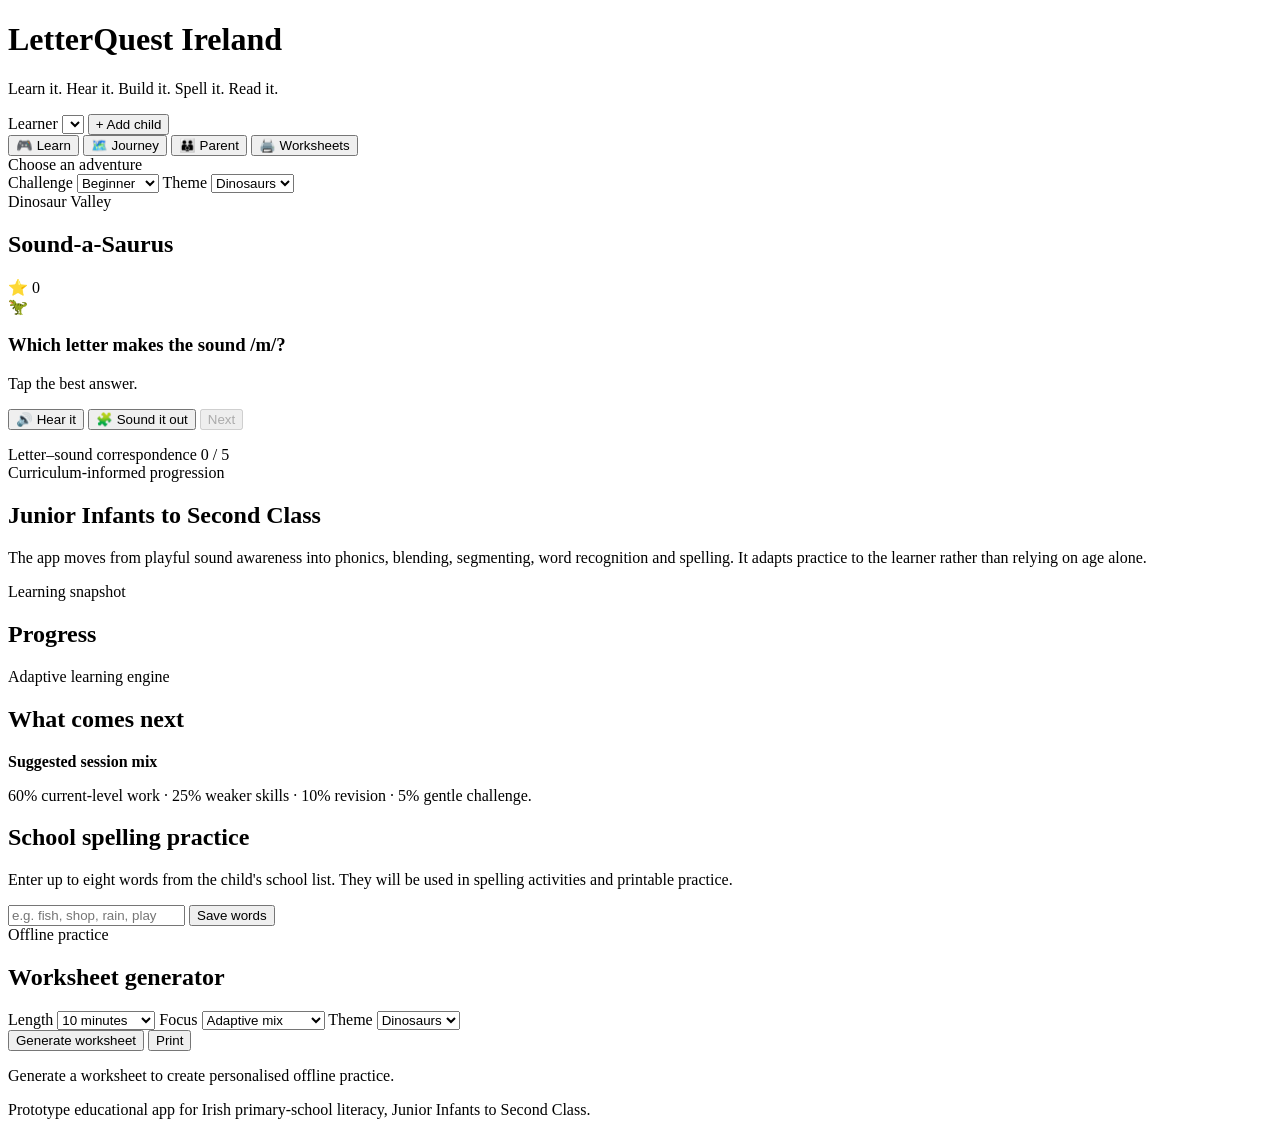
==== index.html @ 7eb07fd4 "Add LetterQuest app shell" ====
<!doctype html>
<html lang="en">
<head>
  <meta charset="utf-8">
  <meta name="viewport" content="width=device-width, initial-scale=1">
  <title>LetterQuest Ireland</title>
  <meta name="description" content="Curriculum-informed literacy games for Junior Infants to Second Class.">
  <link rel="manifest" href="manifest.webmanifest">
  <link rel="stylesheet" href="styles.css">
</head>
<body>
  <header class="topbar">
    <div>
      <h1>LetterQuest Ireland</h1>
      <p>Learn it. Hear it. Build it. Spell it. Read it.</p>
    </div>
    <div class="profile-switch">
      <label for="profileSelect">Learner</label>
      <select id="profileSelect"></select>
      <button id="addProfileBtn" class="secondary">+ Add child</button>
    </div>
  </header>

  <nav class="tabs" aria-label="Main">
    <button class="tab active" data-page="learn">🎮 Learn</button>
    <button class="tab" data-page="journey">🗺️ Journey</button>
    <button class="tab" data-page="parent">👪 Parent</button>
    <button class="tab" data-page="worksheets">🖨️ Worksheets</button>
  </nav>

  <main>
    <section id="page-learn" class="page">
      <div class="hero-grid">
        <aside class="card side">
          <div class="eyebrow">Choose an adventure</div>
          <div id="gameList" class="game-list"></div>

          <label class="field">Challenge
            <select id="difficulty">
              <option>Beginner</option>
              <option>Advanced</option>
            </select>
          </label>

          <label class="field">Theme
            <select id="theme">
              <option>Dinosaurs</option>
              <option>Dragons</option>
              <option>Animals</option>
              <option>Ocean</option>
              <option>Fruit</option>
            </select>
          </label>
        </aside>

        <section class="card play-card">
          <div class="play-head">
            <div>
              <div id="worldLabel" class="eyebrow">Dinosaur Valley</div>
              <h2 id="gameTitle">Sound-a-Saurus</h2>
            </div>
            <div id="stars" class="stars">⭐ 0</div>
          </div>

          <div class="play-zone">
            <div id="mascot" class="mascot" aria-hidden="true">🦖</div>
            <h3 id="question">Which letter makes the sound /m/?</h3>
            <p id="instruction">Tap the best answer.</p>
            <div id="answerArea" class="answer-area"></div>

            <div class="controls">
              <button id="hearBtn">🔊 Hear it</button>
              <button id="helpBtn" class="secondary">🧩 Sound it out</button>
              <button id="nextBtn" class="secondary" disabled>Next</button>
            </div>
            <p id="feedback" class="feedback" aria-live="polite"></p>
          </div>

          <div class="progress-row">
            <span id="skillLabel">Letter–sound correspondence</span>
            <span id="sessionCount">0 / 5</span>
          </div>
          <div class="progress"><span id="sessionBar"></span></div>
        </section>
      </div>
    </section>

    <section id="page-journey" class="page hidden">
      <div class="card">
        <div class="eyebrow">Curriculum-informed progression</div>
        <h2>Junior Infants to Second Class</h2>
        <p class="muted">The app moves from playful sound awareness into phonics, blending, segmenting, word recognition and spelling. It adapts practice to the learner rather than relying on age alone.</p>
        <div id="journeyGrid" class="journey-grid"></div>
      </div>
    </section>

    <section id="page-parent" class="page hidden">
      <div class="two-col">
        <section class="card">
          <div class="eyebrow">Learning snapshot</div>
          <h2 id="parentTitle">Progress</h2>
          <div id="mastery"></div>
        </section>
        <section class="card">
          <div class="eyebrow">Adaptive learning engine</div>
          <h2>What comes next</h2>
          <div id="nextPlan"></div>
          <div class="callout">
            <strong>Suggested session mix</strong>
            <p>60% current-level work · 25% weaker skills · 10% revision · 5% gentle challenge.</p>
          </div>
        </section>
      </div>

      <section class="card">
        <h2>School spelling practice</h2>
        <p class="muted">Enter up to eight words from the child's school list. They will be used in spelling activities and printable practice.</p>
        <form id="spellingForm" class="inline-form">
          <input id="spellingInput" placeholder="e.g. fish, shop, rain, play">
          <button>Save words</button>
        </form>
        <div id="spellingList" class="chips"></div>
      </section>
    </section>

    <section id="page-worksheets" class="page hidden">
      <section class="card no-print">
        <div class="eyebrow">Offline practice</div>
        <h2>Worksheet generator</h2>
        <div class="worksheet-controls">
          <label class="field">Length
            <select id="sheetLength">
              <option>5 minutes</option>
              <option selected>10 minutes</option>
              <option>Weekly pack</option>
            </select>
          </label>
          <label class="field">Focus
            <select id="sheetFocus">
              <option>Adaptive mix</option>
              <option>Letters & sounds</option>
              <option>Blending</option>
              <option>Spelling</option>
              <option>Word patterns</option>
            </select>
          </label>
          <label class="field">Theme
            <select id="sheetTheme">
              <option>Dinosaurs</option>
              <option>Dragons</option>
              <option>Animals</option>
              <option>Ocean</option>
              <option>Fruit</option>
            </select>
          </label>
        </div>
        <div class="controls left">
          <button id="generateSheetBtn">Generate worksheet</button>
          <button id="printBtn" class="secondary">Print</button>
        </div>
      </section>
      <article id="worksheet" class="card worksheet print-area">
        <p class="muted">Generate a worksheet to create personalised offline practice.</p>
      </article>
    </section>
  </main>

  <dialog id="profileDialog">
    <form id="profileForm" method="dialog" class="dialog-form">
      <h2>Create child profile</h2>
      <p class="muted">Gender is optional and does not determine academic difficulty.</p>
      <label class="field">Nickname or initials
        <input id="profileName" maxlength="18" required placeholder="e.g. A.B.">
      </label>
      <label class="field">Age
        <input id="profileAge" type="number" min="4" max="9" value="5" required>
      </label>
      <label class="field">Class
        <select id="profileClass">
          <option>Junior Infants</option>
          <option>Senior Infants</option>
          <option>First Class</option>
          <option>Second Class</option>
        </select>
      </label>
      <label class="field">Gender (optional)
        <select id="profileGender">
          <option value="">Prefer not to say</option>
          <option>Girl</option>
          <option>Boy</option>
          <option>Other</option>
        </select>
      </label>
      <label class="field">Starting challenge
        <select id="profileMode">
          <option>Beginner</option>
          <option>Advanced</option>
        </select>
      </label>
      <label class="field">Favourite world
        <select id="profileInterest">
          <option>Dinosaurs</option>
          <option>Dragons</option>
          <option>Animals</option>
          <option>Ocean</option>
          <option>Fruit</option>
        </select>
      </label>
      <div class="dialog-actions">
        <button type="button" id="cancelProfileBtn" class="secondary">Cancel</button>
        <button type="submit">Create profile</button>
      </div>
    </form>
  </dialog>

  <footer>
    <p>Prototype educational app for Irish primary-school literacy, Junior Infants to Second Class.</p>
  </footer>

  <script src="app.js"></script>
</body>
</html>
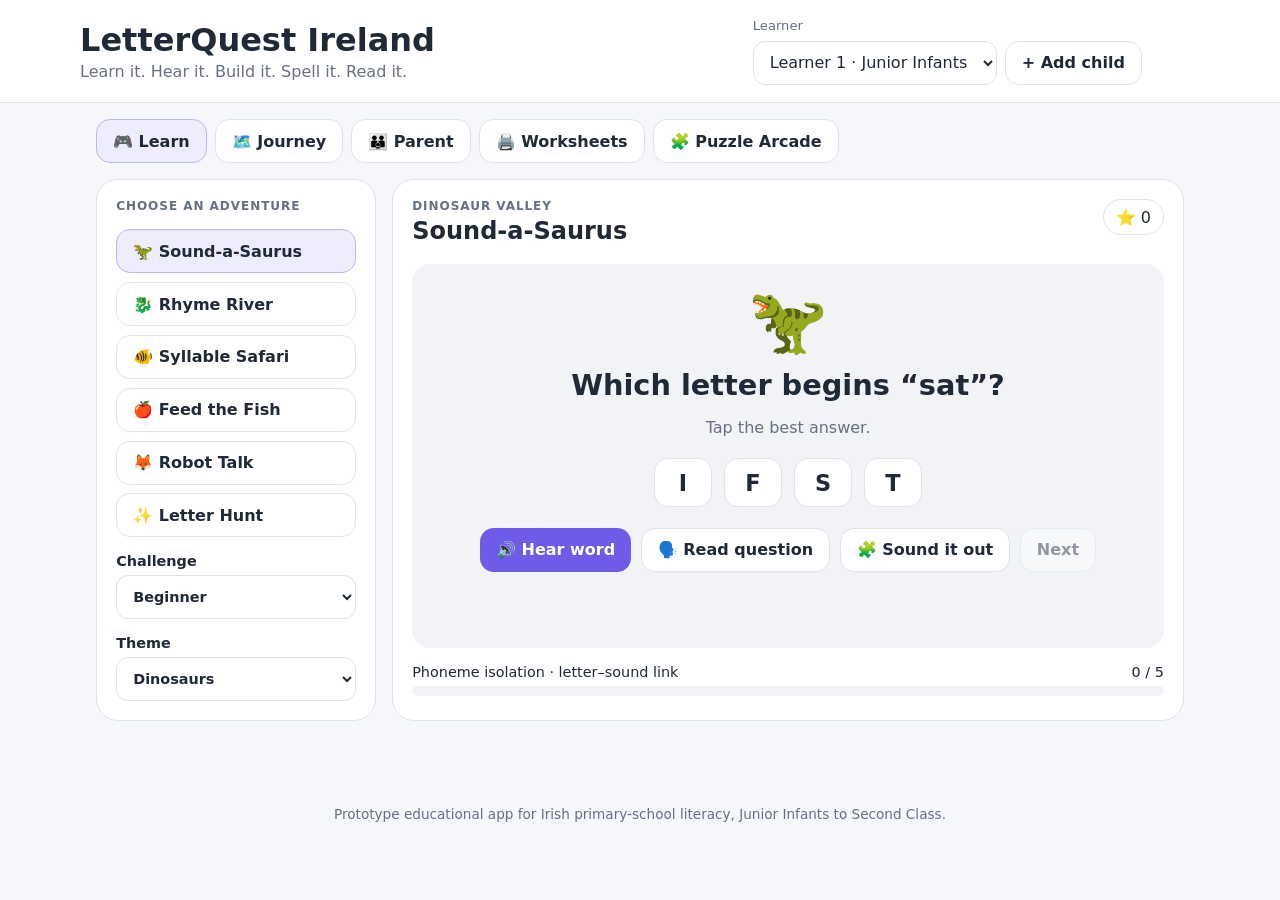
==== commit 86760643: "Load new literacy puzzle arcade" ====
--- a/index.html
+++ b/index.html
@@ -1,222 +1,16 @@
 <!doctype html>
 <html lang="en">
-<head>
-  <meta charset="utf-8">
-  <meta name="viewport" content="width=device-width, initial-scale=1">
-  <title>LetterQuest Ireland</title>
-  <meta name="description" content="Curriculum-informed literacy games for Junior Infants to Second Class.">
-  <link rel="manifest" href="manifest.webmanifest">
-  <link rel="stylesheet" href="styles.css">
-</head>
+<head><meta charset="utf-8"><meta name="viewport" content="width=device-width, initial-scale=1"><title>LetterQuest Ireland</title><meta name="description" content="Curriculum-informed literacy games for Junior Infants to Second Class."><link rel="manifest" href="manifest.webmanifest"><link rel="stylesheet" href="styles.css"></head>
 <body>
-  <header class="topbar">
-    <div>
-      <h1>LetterQuest Ireland</h1>
-      <p>Learn it. Hear it. Build it. Spell it. Read it.</p>
-    </div>
-    <div class="profile-switch">
-      <label for="profileSelect">Learner</label>
-      <select id="profileSelect"></select>
-      <button id="addProfileBtn" class="secondary">+ Add child</button>
-    </div>
-  </header>
-
-  <nav class="tabs" aria-label="Main">
-    <button class="tab active" data-page="learn">🎮 Learn</button>
-    <button class="tab" data-page="journey">🗺️ Journey</button>
-    <button class="tab" data-page="parent">👪 Parent</button>
-    <button class="tab" data-page="worksheets">🖨️ Worksheets</button>
-  </nav>
-
-  <main>
-    <section id="page-learn" class="page">
-      <div class="hero-grid">
-        <aside class="card side">
-          <div class="eyebrow">Choose an adventure</div>
-          <div id="gameList" class="game-list"></div>
-
-          <label class="field">Challenge
-            <select id="difficulty">
-              <option>Beginner</option>
-              <option>Advanced</option>
-            </select>
-          </label>
-
-          <label class="field">Theme
-            <select id="theme">
-              <option>Dinosaurs</option>
-              <option>Dragons</option>
-              <option>Animals</option>
-              <option>Ocean</option>
-              <option>Fruit</option>
-            </select>
-          </label>
-        </aside>
-
-        <section class="card play-card">
-          <div class="play-head">
-            <div>
-              <div id="worldLabel" class="eyebrow">Dinosaur Valley</div>
-              <h2 id="gameTitle">Sound-a-Saurus</h2>
-            </div>
-            <div id="stars" class="stars">⭐ 0</div>
-          </div>
-
-          <div class="play-zone">
-            <div id="mascot" class="mascot" aria-hidden="true">🦖</div>
-            <h3 id="question">Which letter makes the sound /m/?</h3>
-            <p id="instruction">Tap the best answer.</p>
-            <div id="answerArea" class="answer-area"></div>
-
-            <div class="controls">
-              <button id="hearBtn">🔊 Hear it</button>
-              <button id="helpBtn" class="secondary">🧩 Sound it out</button>
-              <button id="nextBtn" class="secondary" disabled>Next</button>
-            </div>
-            <p id="feedback" class="feedback" aria-live="polite"></p>
-          </div>
-
-          <div class="progress-row">
-            <span id="skillLabel">Letter–sound correspondence</span>
-            <span id="sessionCount">0 / 5</span>
-          </div>
-          <div class="progress"><span id="sessionBar"></span></div>
-        </section>
-      </div>
-    </section>
-
-    <section id="page-journey" class="page hidden">
-      <div class="card">
-        <div class="eyebrow">Curriculum-informed progression</div>
-        <h2>Junior Infants to Second Class</h2>
-        <p class="muted">The app moves from playful sound awareness into phonics, blending, segmenting, word recognition and spelling. It adapts practice to the learner rather than relying on age alone.</p>
-        <div id="journeyGrid" class="journey-grid"></div>
-      </div>
-    </section>
-
-    <section id="page-parent" class="page hidden">
-      <div class="two-col">
-        <section class="card">
-          <div class="eyebrow">Learning snapshot</div>
-          <h2 id="parentTitle">Progress</h2>
-          <div id="mastery"></div>
-        </section>
-        <section class="card">
-          <div class="eyebrow">Adaptive learning engine</div>
-          <h2>What comes next</h2>
-          <div id="nextPlan"></div>
-          <div class="callout">
-            <strong>Suggested session mix</strong>
-            <p>60% current-level work · 25% weaker skills · 10% revision · 5% gentle challenge.</p>
-          </div>
-        </section>
-      </div>
-
-      <section class="card">
-        <h2>School spelling practice</h2>
-        <p class="muted">Enter up to eight words from the child's school list. They will be used in spelling activities and printable practice.</p>
-        <form id="spellingForm" class="inline-form">
-          <input id="spellingInput" placeholder="e.g. fish, shop, rain, play">
-          <button>Save words</button>
-        </form>
-        <div id="spellingList" class="chips"></div>
-      </section>
-    </section>
-
-    <section id="page-worksheets" class="page hidden">
-      <section class="card no-print">
-        <div class="eyebrow">Offline practice</div>
-        <h2>Worksheet generator</h2>
-        <div class="worksheet-controls">
-          <label class="field">Length
-            <select id="sheetLength">
-              <option>5 minutes</option>
-              <option selected>10 minutes</option>
-              <option>Weekly pack</option>
-            </select>
-          </label>
-          <label class="field">Focus
-            <select id="sheetFocus">
-              <option>Adaptive mix</option>
-              <option>Letters & sounds</option>
-              <option>Blending</option>
-              <option>Spelling</option>
-              <option>Word patterns</option>
-            </select>
-          </label>
-          <label class="field">Theme
-            <select id="sheetTheme">
-              <option>Dinosaurs</option>
-              <option>Dragons</option>
-              <option>Animals</option>
-              <option>Ocean</option>
-              <option>Fruit</option>
-            </select>
-          </label>
-        </div>
-        <div class="controls left">
-          <button id="generateSheetBtn">Generate worksheet</button>
-          <button id="printBtn" class="secondary">Print</button>
-        </div>
-      </section>
-      <article id="worksheet" class="card worksheet print-area">
-        <p class="muted">Generate a worksheet to create personalised offline practice.</p>
-      </article>
-    </section>
-  </main>
-
-  <dialog id="profileDialog">
-    <form id="profileForm" method="dialog" class="dialog-form">
-      <h2>Create child profile</h2>
-      <p class="muted">Gender is optional and does not determine academic difficulty.</p>
-      <label class="field">Nickname or initials
-        <input id="profileName" maxlength="18" required placeholder="e.g. A.B.">
-      </label>
-      <label class="field">Age
-        <input id="profileAge" type="number" min="4" max="9" value="5" required>
-      </label>
-      <label class="field">Class
-        <select id="profileClass">
-          <option>Junior Infants</option>
-          <option>Senior Infants</option>
-          <option>First Class</option>
-          <option>Second Class</option>
-        </select>
-      </label>
-      <label class="field">Gender (optional)
-        <select id="profileGender">
-          <option value="">Prefer not to say</option>
-          <option>Girl</option>
-          <option>Boy</option>
-          <option>Other</option>
-        </select>
-      </label>
-      <label class="field">Starting challenge
-        <select id="profileMode">
-          <option>Beginner</option>
-          <option>Advanced</option>
-        </select>
-      </label>
-      <label class="field">Favourite world
-        <select id="profileInterest">
-          <option>Dinosaurs</option>
-          <option>Dragons</option>
-          <option>Animals</option>
-          <option>Ocean</option>
-          <option>Fruit</option>
-        </select>
-      </label>
-      <div class="dialog-actions">
-        <button type="button" id="cancelProfileBtn" class="secondary">Cancel</button>
-        <button type="submit">Create profile</button>
-      </div>
-    </form>
-  </dialog>
-
-  <footer>
-    <p>Prototype educational app for Irish primary-school literacy, Junior Infants to Second Class.</p>
-  </footer>
-
-  <script src="app.js"></script>
-</body>
-</html>+<header class="topbar"><div><h1>LetterQuest Ireland</h1><p>Learn it. Hear it. Build it. Spell it. Read it.</p></div><div class="profile-switch"><label for="profileSelect">Learner</label><select id="profileSelect"></select><button id="addProfileBtn" class="secondary">+ Add child</button></div></header>
+<nav class="tabs" aria-label="Main"><button class="tab active" data-page="learn">🎮 Learn</button><button class="tab" data-page="journey">🗺️ Journey</button><button class="tab" data-page="parent">👪 Parent</button><button class="tab" data-page="worksheets">🖨️ Worksheets</button></nav>
+<main>
+<section id="page-learn" class="page"><div class="hero-grid"><aside class="card side"><div class="eyebrow">Choose an adventure</div><div id="gameList" class="game-list"></div><label class="field">Challenge<select id="difficulty"><option>Beginner</option><option>Advanced</option></select></label><label class="field">Theme<select id="theme"><option>Dinosaurs</option><option>Dragons</option><option>Animals</option><option>Ocean</option><option>Fruit</option></select></label></aside><section class="card play-card"><div class="play-head"><div><div id="worldLabel" class="eyebrow">Dinosaur Valley</div><h2 id="gameTitle">Sound-a-Saurus</h2></div><div id="stars" class="stars">⭐ 0</div></div><div class="play-zone"><div id="mascot" class="mascot" aria-hidden="true">🦖</div><h3 id="question">Which letter makes the sound /m/?</h3><p id="instruction">Tap the best answer.</p><div id="answerArea" class="answer-area"></div><div class="controls"><button id="hearBtn">🔊 Hear it</button><button id="helpBtn" class="secondary">🧩 Sound it out</button><button id="nextBtn" class="secondary" disabled>Next</button></div><p id="feedback" class="feedback" aria-live="polite"></p></div><div class="progress-row"><span id="skillLabel">Letter–sound correspondence</span><span id="sessionCount">0 / 5</span></div><div class="progress"><span id="sessionBar"></span></div></section></div></section>
+<section id="page-journey" class="page hidden"><div class="card"><div class="eyebrow">Curriculum-informed progression</div><h2>Junior Infants to Second Class</h2><p class="muted">The app moves from playful sound awareness into phonics, blending, segmenting, word recognition and spelling. It adapts practice to the learner rather than relying on age alone.</p><div id="journeyGrid" class="journey-grid"></div></div></section>
+<section id="page-parent" class="page hidden"><div class="two-col"><section class="card"><div class="eyebrow">Learning snapshot</div><h2 id="parentTitle">Progress</h2><div id="mastery"></div></section><section class="card"><div class="eyebrow">Adaptive learning engine</div><h2>What comes next</h2><div id="nextPlan"></div><div class="callout"><strong>Suggested session mix</strong><p>60% current-level work · 25% weaker skills · 10% revision · 5% gentle challenge.</p></div></section></div><section class="card"><h2>School spelling practice</h2><p class="muted">Enter up to eight words from the child's school list. They will be used in spelling activities and printable practice.</p><form id="spellingForm" class="inline-form"><input id="spellingInput" placeholder="e.g. fish, shop, rain, play"><button>Save words</button></form><div id="spellingList" class="chips"></div></section></section>
+<section id="page-worksheets" class="page hidden"><section class="card no-print"><div class="eyebrow">Offline practice</div><h2>Worksheet generator</h2><div class="worksheet-controls"><label class="field">Length<select id="sheetLength"><option>5 minutes</option><option selected>10 minutes</option><option>Weekly pack</option></select></label><label class="field">Focus<select id="sheetFocus"><option>Adaptive mix</option><option>Letters & sounds</option><option>Blending</option><option>Spelling</option><option>Word patterns</option></select></label><label class="field">Theme<select id="sheetTheme"><option>Dinosaurs</option><option>Dragons</option><option>Animals</option><option>Ocean</option><option>Fruit</option></select></label></div><div class="controls left"><button id="generateSheetBtn">Generate worksheet</button><button id="printBtn" class="secondary">Print</button></div></section><article id="worksheet" class="card worksheet print-area"><p class="muted">Generate a worksheet to create personalised offline practice.</p></article></section>
+</main>
+<dialog id="profileDialog"><form id="profileForm" method="dialog" class="dialog-form"><h2>Create child profile</h2><p class="muted">Gender is optional and does not determine academic difficulty.</p><label class="field">Nickname or initials<input id="profileName" maxlength="18" required placeholder="e.g. A.B."></label><label class="field">Age<input id="profileAge" type="number" min="4" max="9" value="5" required></label><label class="field">Class<select id="profileClass"><option>Junior Infants</option><option>Senior Infants</option><option>First Class</option><option>Second Class</option></select></label><label class="field">Gender (optional)<select id="profileGender"><option value="">Prefer not to say</option><option>Girl</option><option>Boy</option><option>Other</option></select></label><label class="field">Starting challenge<select id="profileMode"><option>Beginner</option><option>Advanced</option></select></label><label class="field">Favourite world<select id="profileInterest"><option>Dinosaurs</option><option>Dragons</option><option>Animals</option><option>Ocean</option><option>Fruit</option></select></label><div class="dialog-actions"><button type="button" id="cancelProfileBtn" class="secondary">Cancel</button><button type="submit">Create profile</button></div></form></dialog>
+<footer><p>Prototype educational app for Irish primary-school literacy, Junior Infants to Second Class.</p></footer>
+<script src="app.js"></script><script src="arcade.js"></script>
+</body></html>
--- a/styles.css
+++ b/styles.css
@@ -0,0 +1 @@
+:root{--bg:#f6f7fb;--card:#fff;--text:#1f2937;--muted:#667085;--border:#dfe3ea;--accent:#6d5ce7;--accent2:#eeecff;--good:#2f855a;--bad:#c2410c;--panel:#f1f3f7}*{box-sizing:border-box}body{margin:0;font-family:ui-rounded,"SF Pro Rounded",system-ui,-apple-system,BlinkMacSystemFont,"Segoe UI",sans-serif;background:var(--bg);color:var(--text)}button,select,input{font:inherit;min-height:44px}button{border:0;border-radius:14px;background:var(--accent);color:#fff;padding:.65rem 1rem;font-weight:700;cursor:pointer}button.secondary{background:#fff;color:var(--text);border:1px solid var(--border)}button:disabled{opacity:.45;cursor:not-allowed}button:focus-visible,select:focus-visible,input:focus-visible{outline:3px solid #a89cff;outline-offset:2px}.topbar{display:flex;justify-content:space-between;align-items:center;gap:1rem;padding:1.1rem max(1rem,calc((100% - 1120px)/2));background:#fff;border-bottom:1px solid var(--border)}.topbar h1{margin:0;font-size:clamp(1.4rem,4vw,2rem)}.topbar p{margin:.2rem 0 0;color:var(--muted)}.profile-switch{display:flex;gap:.5rem;align-items:end;flex-wrap:wrap}.profile-switch label{font-size:.82rem;color:var(--muted);width:100%}select,input{border:1px solid var(--border);border-radius:12px;background:#fff;color:var(--text);padding:.65rem .75rem}.tabs{display:flex;gap:.5rem;max-width:1120px;margin:1rem auto;padding:0 1rem;flex-wrap:wrap}.tab{background:#fff;color:var(--text);border:1px solid var(--border)}.tab.active{background:var(--accent2);border-color:#bcb3ff}main{max-width:1120px;margin:0 auto;padding:0 1rem 3rem}.card{background:var(--card);border:1px solid var(--border);border-radius:22px;padding:1.2rem}.hero-grid{display:grid;grid-template-columns:280px 1fr;gap:1rem}.two-col{display:grid;grid-template-columns:1fr 1fr;gap:1rem;margin-bottom:1rem}.side{align-self:start}.eyebrow{text-transform:uppercase;letter-spacing:.08em;font-size:.75rem;color:var(--muted);font-weight:800}.game-list{display:grid;gap:.55rem;margin:1rem 0}.game-button{text-align:left;background:#fff;color:var(--text);border:1px solid var(--border)}.game-button.active{background:var(--accent2);border-color:#bcb3ff}.field{display:grid;gap:.35rem;margin-top:1rem;font-weight:700;font-size:.9rem}.play-head{display:flex;justify-content:space-between;gap:1rem;align-items:start}.play-head h2{margin:.2rem 0}.stars{border:1px solid var(--border);border-radius:999px;padding:.45rem .75rem;white-space:nowrap}.play-zone{background:var(--panel);border-radius:18px;padding:1.25rem;text-align:center;margin-top:1rem}.mascot{font-size:4rem}.play-zone h3{font-size:clamp(1.25rem,4vw,1.8rem);margin:.6rem 0}.play-zone p{color:var(--muted)}.answer-area{display:flex;gap:.75rem;justify-content:center;flex-wrap:wrap;margin:1.3rem 0}.answer-btn{min-width:58px;font-size:1.4rem;background:#fff;color:var(--text);border:1px solid var(--border)}.answer-btn.correct{outline:3px solid var(--good)}.answer-btn.wrong{outline:3px solid var(--bad)}.built{width:100%;min-height:58px;border:2px dashed var(--border);border-radius:14px;padding:.8rem;font-size:1.5rem;font-weight:800;letter-spacing:.12em;background:#fff}.controls{display:flex;gap:.6rem;justify-content:center;flex-wrap:wrap}.controls.left{justify-content:flex-start;margin-top:1rem}.feedback{min-height:1.5rem;font-weight:800!important;color:var(--text)!important}.progress-row{display:flex;justify-content:space-between;gap:1rem;margin-top:1rem;font-size:.9rem}.progress{height:10px;border-radius:999px;background:var(--panel);overflow:hidden;margin-top:.4rem}.progress span{display:block;height:100%;width:0;background:var(--accent);transition:width .25s ease}.journey-grid{display:grid;grid-template-columns:repeat(2,1fr);gap:1rem;margin-top:1rem}.journey-card{border:1px solid var(--border);border-radius:16px;padding:1rem}.journey-card.current{background:var(--accent2)}.chips{display:flex;flex-wrap:wrap;gap:.45rem;margin-top:.8rem}.chip{border:1px solid var(--border);border-radius:999px;padding:.35rem .65rem;font-size:.85rem}.mastery-row{margin:1rem 0}.mastery-head{display:flex;justify-content:space-between;font-size:.9rem}.callout{background:var(--panel);border-radius:16px;padding:1rem;margin-top:1rem}.inline-form{display:flex;gap:.6rem;flex-wrap:wrap;margin-top:1rem}.inline-form input{flex:1;min-width:220px}.worksheet-controls{display:grid;grid-template-columns:repeat(3,1fr);gap:1rem}.worksheet h2{font-size:1.8rem}.worksheet-section{margin:1.5rem 0}.soundbox{display:inline-block;width:34px;height:34px;border:1px solid #111;margin-right:4px;vertical-align:middle}.drawbox{height:140px;border:1px solid #111;margin-top:.6rem}.hidden{display:none!important}dialog{border:0;border-radius:20px;box-shadow:0 25px 70px rgba(0,0,0,.25);max-width:520px;width:calc(100% - 2rem)}dialog::backdrop{background:rgba(15,23,42,.45)}.dialog-form{display:grid;gap:.5rem}.dialog-actions{display:flex;justify-content:flex-end;gap:.6rem;margin-top:1rem}.muted{color:var(--muted)}footer{text-align:center;color:var(--muted);padding:1.5rem;font-size:.85rem}@media(max-width:760px){.topbar{align-items:flex-start;flex-direction:column}.hero-grid,.two-col,.journey-grid,.worksheet-controls{grid-template-columns:1fr}.profile-switch{width:100%}.profile-switch select{flex:1}}@media print{body{background:#fff}.topbar,.tabs,.no-print,footer,#page-learn,#page-parent,#page-journey{display:none!important}#page-worksheets{display:block!important}main{max-width:none;padding:0}.print-area{border:0;padding:0}}
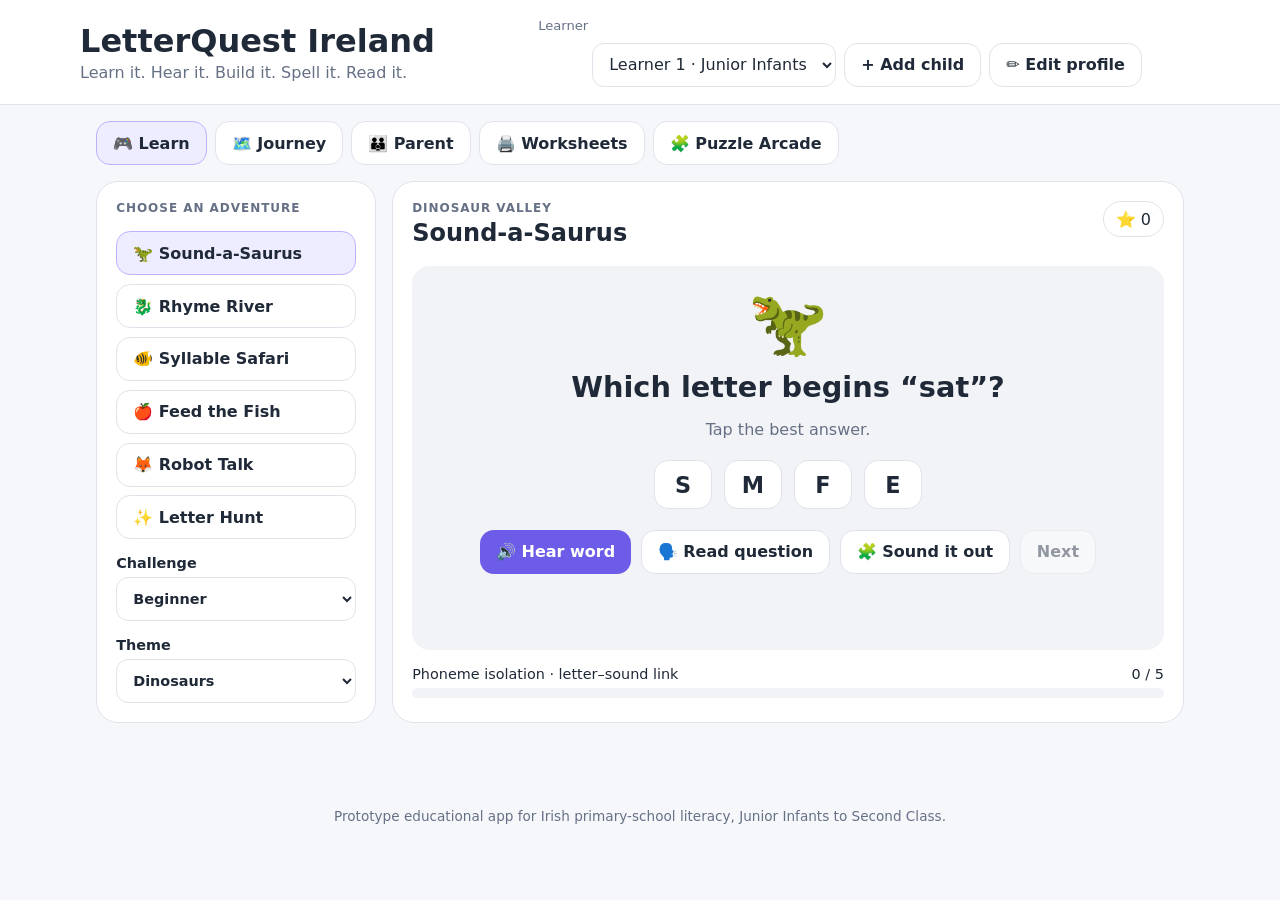
==== commit 4fc7a65a: "Enable theme, profile, voice feedback and celebration enhancements" ====
--- a/index.html
+++ b/index.html
@@ -1,16 +1,16 @@
 <!doctype html>
 <html lang="en">
-<head><meta charset="utf-8"><meta name="viewport" content="width=device-width, initial-scale=1"><title>LetterQuest Ireland</title><meta name="description" content="Curriculum-informed literacy games for Junior Infants to Second Class."><link rel="manifest" href="manifest.webmanifest"><link rel="stylesheet" href="styles.css"></head>
+<head><meta charset="utf-8"><meta name="viewport" content="width=device-width, initial-scale=1"><title>LetterQuest Ireland</title><meta name="description" content="Curriculum-informed literacy games for Junior Infants to Second Class."><link rel="manifest" href="manifest.webmanifest"><link rel="stylesheet" href="styles.css"><link rel="stylesheet" href="enhancements.css"></head>
 <body>
 <header class="topbar"><div><h1>LetterQuest Ireland</h1><p>Learn it. Hear it. Build it. Spell it. Read it.</p></div><div class="profile-switch"><label for="profileSelect">Learner</label><select id="profileSelect"></select><button id="addProfileBtn" class="secondary">+ Add child</button></div></header>
 <nav class="tabs" aria-label="Main"><button class="tab active" data-page="learn">🎮 Learn</button><button class="tab" data-page="journey">🗺️ Journey</button><button class="tab" data-page="parent">👪 Parent</button><button class="tab" data-page="worksheets">🖨️ Worksheets</button></nav>
 <main>
-<section id="page-learn" class="page"><div class="hero-grid"><aside class="card side"><div class="eyebrow">Choose an adventure</div><div id="gameList" class="game-list"></div><label class="field">Challenge<select id="difficulty"><option>Beginner</option><option>Advanced</option></select></label><label class="field">Theme<select id="theme"><option>Dinosaurs</option><option>Dragons</option><option>Animals</option><option>Ocean</option><option>Fruit</option></select></label></aside><section class="card play-card"><div class="play-head"><div><div id="worldLabel" class="eyebrow">Dinosaur Valley</div><h2 id="gameTitle">Sound-a-Saurus</h2></div><div id="stars" class="stars">⭐ 0</div></div><div class="play-zone"><div id="mascot" class="mascot" aria-hidden="true">🦖</div><h3 id="question">Which letter makes the sound /m/?</h3><p id="instruction">Tap the best answer.</p><div id="answerArea" class="answer-area"></div><div class="controls"><button id="hearBtn">🔊 Hear it</button><button id="helpBtn" class="secondary">🧩 Sound it out</button><button id="nextBtn" class="secondary" disabled>Next</button></div><p id="feedback" class="feedback" aria-live="polite"></p></div><div class="progress-row"><span id="skillLabel">Letter–sound correspondence</span><span id="sessionCount">0 / 5</span></div><div class="progress"><span id="sessionBar"></span></div></section></div></section>
+<section id="page-learn" class="page"><div class="hero-grid"><aside class="card side"><div class="eyebrow">Choose an adventure</div><div id="gameList" class="game-list"></div><label class="field">Challenge<select id="difficulty"><option>Beginner</option><option>Advanced</option></select></label><label class="field">Theme<select id="theme"><option>Dinosaurs</option><option>Dragons</option><option>Animals</option><option>Ocean</option><option>Fruit</option><option>Sweets</option><option>Unicorns</option></select></label></aside><section class="card play-card"><div class="play-head"><div><div id="worldLabel" class="eyebrow">Dinosaur Valley</div><h2 id="gameTitle">Sound-a-Saurus</h2></div><div id="stars" class="stars">⭐ 0</div></div><div class="play-zone"><div id="mascot" class="mascot" aria-hidden="true">🦖</div><h3 id="question">Which letter makes the sound /m/?</h3><p id="instruction">Tap the best answer.</p><div id="answerArea" class="answer-area"></div><div class="controls"><button id="hearBtn">🔊 Hear it</button><button id="helpBtn" class="secondary">🧩 Sound it out</button><button id="nextBtn" class="secondary" disabled>Next</button></div><p id="feedback" class="feedback" aria-live="polite"></p></div><div class="progress-row"><span id="skillLabel">Letter–sound correspondence</span><span id="sessionCount">0 / 5</span></div><div class="progress"><span id="sessionBar"></span></div></section></div></section>
 <section id="page-journey" class="page hidden"><div class="card"><div class="eyebrow">Curriculum-informed progression</div><h2>Junior Infants to Second Class</h2><p class="muted">The app moves from playful sound awareness into phonics, blending, segmenting, word recognition and spelling. It adapts practice to the learner rather than relying on age alone.</p><div id="journeyGrid" class="journey-grid"></div></div></section>
 <section id="page-parent" class="page hidden"><div class="two-col"><section class="card"><div class="eyebrow">Learning snapshot</div><h2 id="parentTitle">Progress</h2><div id="mastery"></div></section><section class="card"><div class="eyebrow">Adaptive learning engine</div><h2>What comes next</h2><div id="nextPlan"></div><div class="callout"><strong>Suggested session mix</strong><p>60% current-level work · 25% weaker skills · 10% revision · 5% gentle challenge.</p></div></section></div><section class="card"><h2>School spelling practice</h2><p class="muted">Enter up to eight words from the child's school list. They will be used in spelling activities and printable practice.</p><form id="spellingForm" class="inline-form"><input id="spellingInput" placeholder="e.g. fish, shop, rain, play"><button>Save words</button></form><div id="spellingList" class="chips"></div></section></section>
-<section id="page-worksheets" class="page hidden"><section class="card no-print"><div class="eyebrow">Offline practice</div><h2>Worksheet generator</h2><div class="worksheet-controls"><label class="field">Length<select id="sheetLength"><option>5 minutes</option><option selected>10 minutes</option><option>Weekly pack</option></select></label><label class="field">Focus<select id="sheetFocus"><option>Adaptive mix</option><option>Letters & sounds</option><option>Blending</option><option>Spelling</option><option>Word patterns</option></select></label><label class="field">Theme<select id="sheetTheme"><option>Dinosaurs</option><option>Dragons</option><option>Animals</option><option>Ocean</option><option>Fruit</option></select></label></div><div class="controls left"><button id="generateSheetBtn">Generate worksheet</button><button id="printBtn" class="secondary">Print</button></div></section><article id="worksheet" class="card worksheet print-area"><p class="muted">Generate a worksheet to create personalised offline practice.</p></article></section>
+<section id="page-worksheets" class="page hidden"><section class="card no-print"><div class="eyebrow">Offline practice</div><h2>Worksheet generator</h2><div class="worksheet-controls"><label class="field">Length<select id="sheetLength"><option>5 minutes</option><option selected>10 minutes</option><option>Weekly pack</option></select></label><label class="field">Focus<select id="sheetFocus"><option>Adaptive mix</option><option>Letters & sounds</option><option>Blending</option><option>Spelling</option><option>Word patterns</option></select></label><label class="field">Theme<select id="sheetTheme"><option>Dinosaurs</option><option>Dragons</option><option>Animals</option><option>Ocean</option><option>Fruit</option><option>Sweets</option><option>Unicorns</option></select></label></div><div class="controls left"><button id="generateSheetBtn">Generate worksheet</button><button id="printBtn" class="secondary">Print</button></div></section><article id="worksheet" class="card worksheet print-area"><p class="muted">Generate a worksheet to create personalised offline practice.</p></article></section>
 </main>
-<dialog id="profileDialog"><form id="profileForm" method="dialog" class="dialog-form"><h2>Create child profile</h2><p class="muted">Gender is optional and does not determine academic difficulty.</p><label class="field">Nickname or initials<input id="profileName" maxlength="18" required placeholder="e.g. A.B."></label><label class="field">Age<input id="profileAge" type="number" min="4" max="9" value="5" required></label><label class="field">Class<select id="profileClass"><option>Junior Infants</option><option>Senior Infants</option><option>First Class</option><option>Second Class</option></select></label><label class="field">Gender (optional)<select id="profileGender"><option value="">Prefer not to say</option><option>Girl</option><option>Boy</option><option>Other</option></select></label><label class="field">Starting challenge<select id="profileMode"><option>Beginner</option><option>Advanced</option></select></label><label class="field">Favourite world<select id="profileInterest"><option>Dinosaurs</option><option>Dragons</option><option>Animals</option><option>Ocean</option><option>Fruit</option></select></label><div class="dialog-actions"><button type="button" id="cancelProfileBtn" class="secondary">Cancel</button><button type="submit">Create profile</button></div></form></dialog>
+<dialog id="profileDialog"><form id="profileForm" method="dialog" class="dialog-form"><h2>Create child profile</h2><p class="muted">Gender is optional and does not determine academic difficulty.</p><label class="field">Nickname or initials<input id="profileName" maxlength="18" required placeholder="e.g. A.B."></label><label class="field">Age<input id="profileAge" type="number" min="4" max="9" value="5" required></label><label class="field">Class<select id="profileClass"><option>Junior Infants</option><option>Senior Infants</option><option>First Class</option><option>Second Class</option></select></label><label class="field">Gender (optional)<select id="profileGender"><option value="">Prefer not to say</option><option>Girl</option><option>Boy</option><option>Other</option></select></label><label class="field">Starting challenge<select id="profileMode"><option>Beginner</option><option>Advanced</option></select></label><label class="field">Favourite world<select id="profileInterest"><option>Dinosaurs</option><option>Dragons</option><option>Animals</option><option>Ocean</option><option>Fruit</option><option>Sweets</option><option>Unicorns</option></select></label><div class="dialog-actions"><button type="button" id="cancelProfileBtn" class="secondary">Cancel</button><button type="submit">Create profile</button></div></form></dialog>
 <footer><p>Prototype educational app for Irish primary-school literacy, Junior Infants to Second Class.</p></footer>
-<script src="app.js"></script><script src="arcade.js"></script>
+<script src="app.js"></script><script src="arcade.js"></script><script src="enhancements.js"></script>
 </body></html>
--- a/enhancements.css
+++ b/enhancements.css
@@ -0,0 +1 @@
+.profile-avatar{width:46px;height:46px;border-radius:50%;display:grid;place-items:center;font-size:30px;background:#fff;border:3px solid rgba(255,255,255,.75);overflow:hidden;flex:none}.profile-avatar img{width:100%;height:100%;object-fit:cover}.feedback-card{margin-top:14px;padding:14px 16px;border-radius:18px;text-align:left;font-weight:600}.feedback-card.good{background:#eaffef;border:2px solid #39a85a}.feedback-card.try{background:#fff0f2;border:2px solid #e45b69}.feedback-card .face{font-size:38px;float:left;margin-right:12px}.feedback-card button{margin-top:8px}.celebration-layer{position:fixed;inset:0;pointer-events:none;z-index:9999;overflow:hidden}.spark{position:absolute;left:50%;top:45%;font-size:28px;animation:burst 1.2s ease-out forwards}.sad-pop{position:fixed;left:50%;top:45%;transform:translate(-50%,-50%);font-size:96px;z-index:9999;pointer-events:none;animation:sadpop 1.1s ease-out forwards}@keyframes burst{to{transform:translate(var(--x),var(--y)) rotate(540deg);opacity:0}}@keyframes sadpop{0%{transform:translate(-50%,-50%) scale(.3);opacity:0}30%{transform:translate(-50%,-50%) scale(1.1);opacity:1}100%{transform:translate(-50%,-55%) scale(.9);opacity:0}}.avatar-grid{display:grid;grid-template-columns:repeat(4,1fr);gap:10px;margin:10px 0}.avatar-choice{font-size:34px;min-height:58px;border-radius:16px}.avatar-choice.selected{outline:4px solid #7a52d1}.edit-profile-row{display:flex;gap:10px;align-items:center;flex-wrap:wrap}.photo-preview{width:86px;height:86px;border-radius:50%;object-fit:cover;border:3px solid #ddd;display:none}.theme-badge{font-weight:800}.controls #readQuestionBtn{white-space:nowrap}@media(max-width:700px){.avatar-grid{grid-template-columns:repeat(4,1fr)}.profile-avatar{width:40px;height:40px;font-size:26px}}
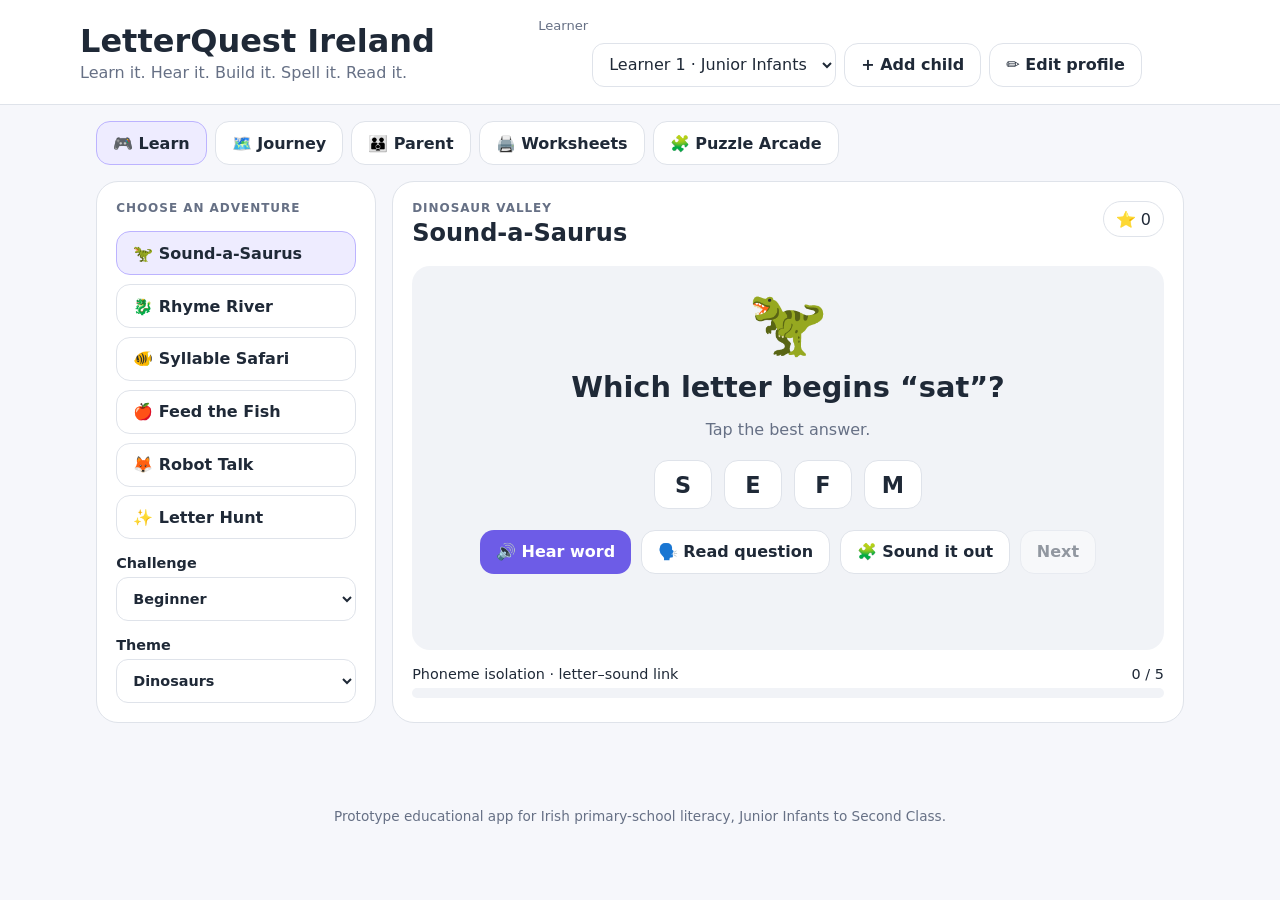
==== commit 23eb1b15: "Wire Senior Infants and Second Class editions" ====
--- a/index.html
+++ b/index.html
@@ -12,5 +12,5 @@
 </main>
 <dialog id="profileDialog"><form id="profileForm" method="dialog" class="dialog-form"><h2>Create child profile</h2><p class="muted">Gender is optional and does not determine academic difficulty.</p><label class="field">Nickname or initials<input id="profileName" maxlength="18" required placeholder="e.g. A.B."></label><label class="field">Age<input id="profileAge" type="number" min="4" max="9" value="5" required></label><label class="field">Class<select id="profileClass"><option>Junior Infants</option><option>Senior Infants</option><option>First Class</option><option>Second Class</option></select></label><label class="field">Gender (optional)<select id="profileGender"><option value="">Prefer not to say</option><option>Girl</option><option>Boy</option><option>Other</option></select></label><label class="field">Starting challenge<select id="profileMode"><option>Beginner</option><option>Advanced</option></select></label><label class="field">Favourite world<select id="profileInterest"><option>Dinosaurs</option><option>Dragons</option><option>Animals</option><option>Ocean</option><option>Fruit</option><option>Sweets</option><option>Unicorns</option></select></label><div class="dialog-actions"><button type="button" id="cancelProfileBtn" class="secondary">Cancel</button><button type="submit">Create profile</button></div></form></dialog>
 <footer><p>Prototype educational app for Irish primary-school literacy, Junior Infants to Second Class.</p></footer>
-<script src="app.js"></script><script src="arcade.js"></script><script src="enhancements.js"></script>
+<script src="edition.js"></script><script src="app.js"></script><script src="arcade.js"></script><script src="enhancements.js"></script>
 </body></html>
